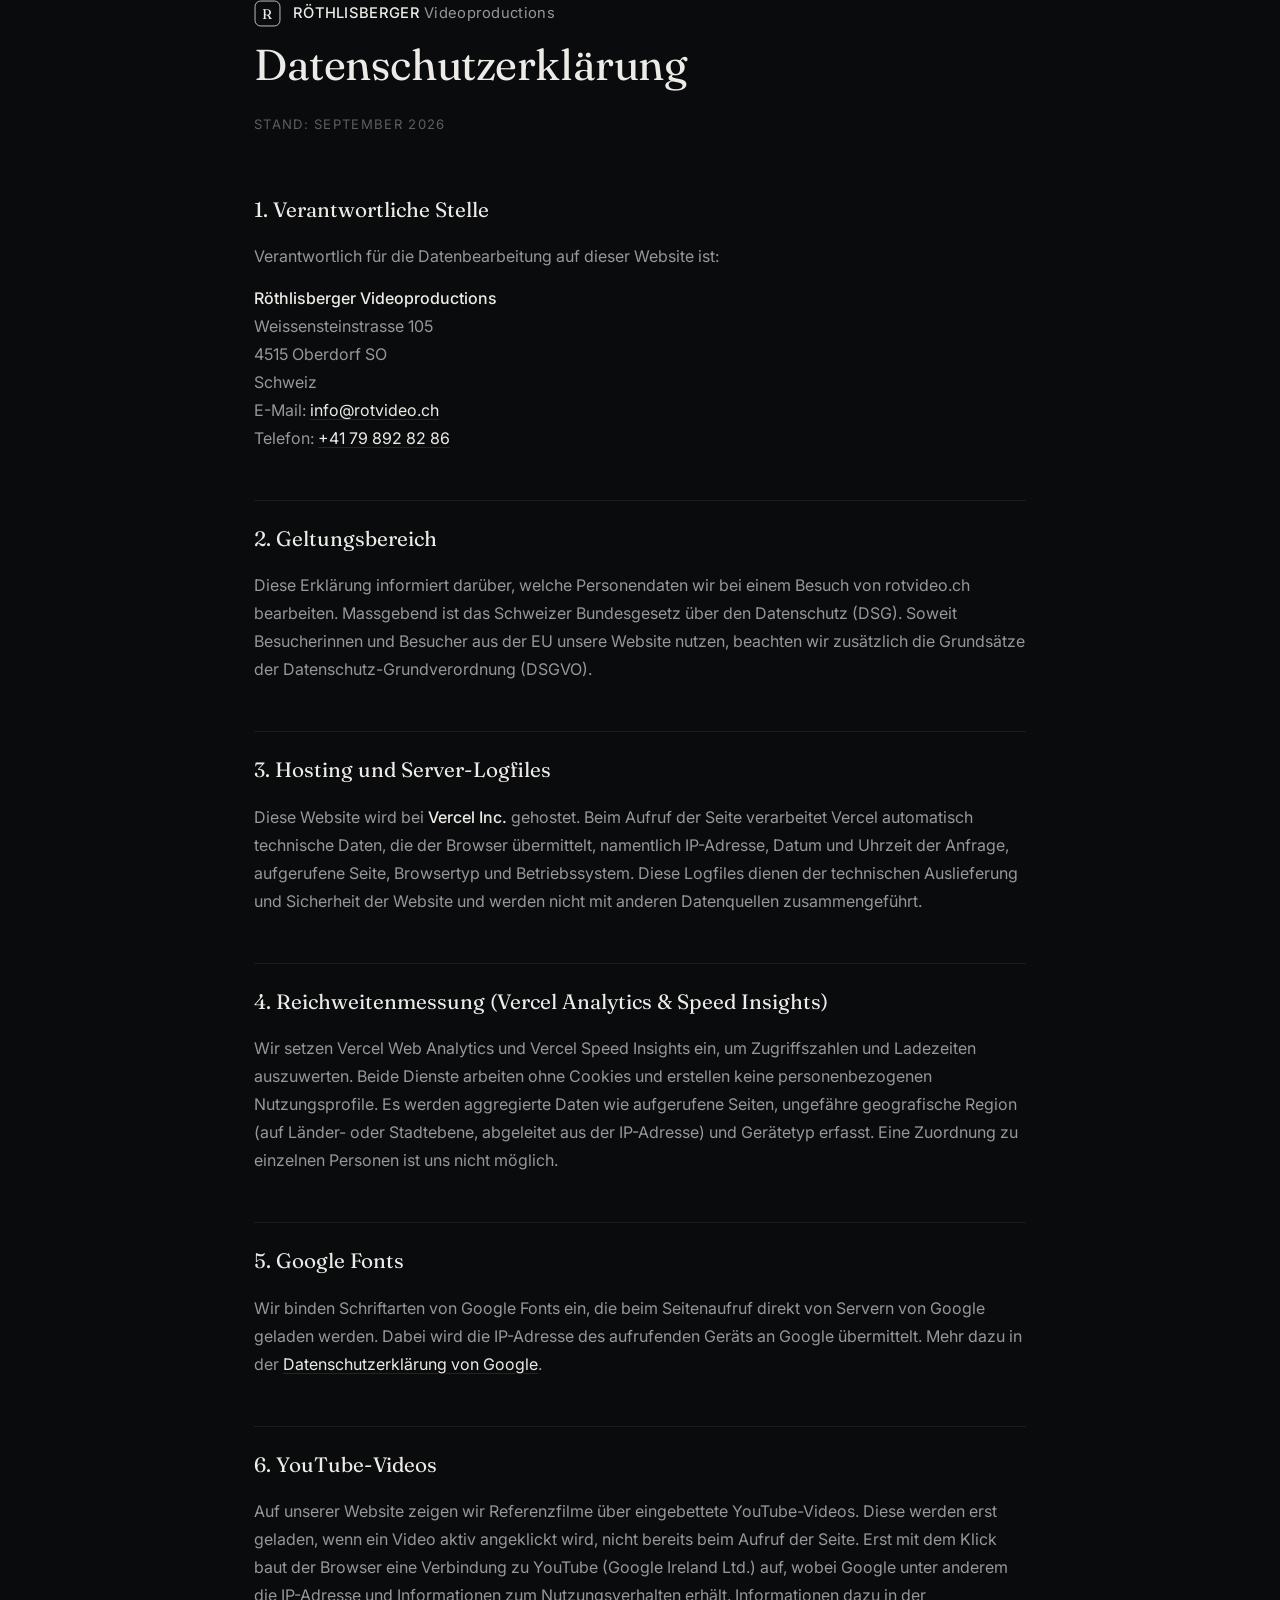
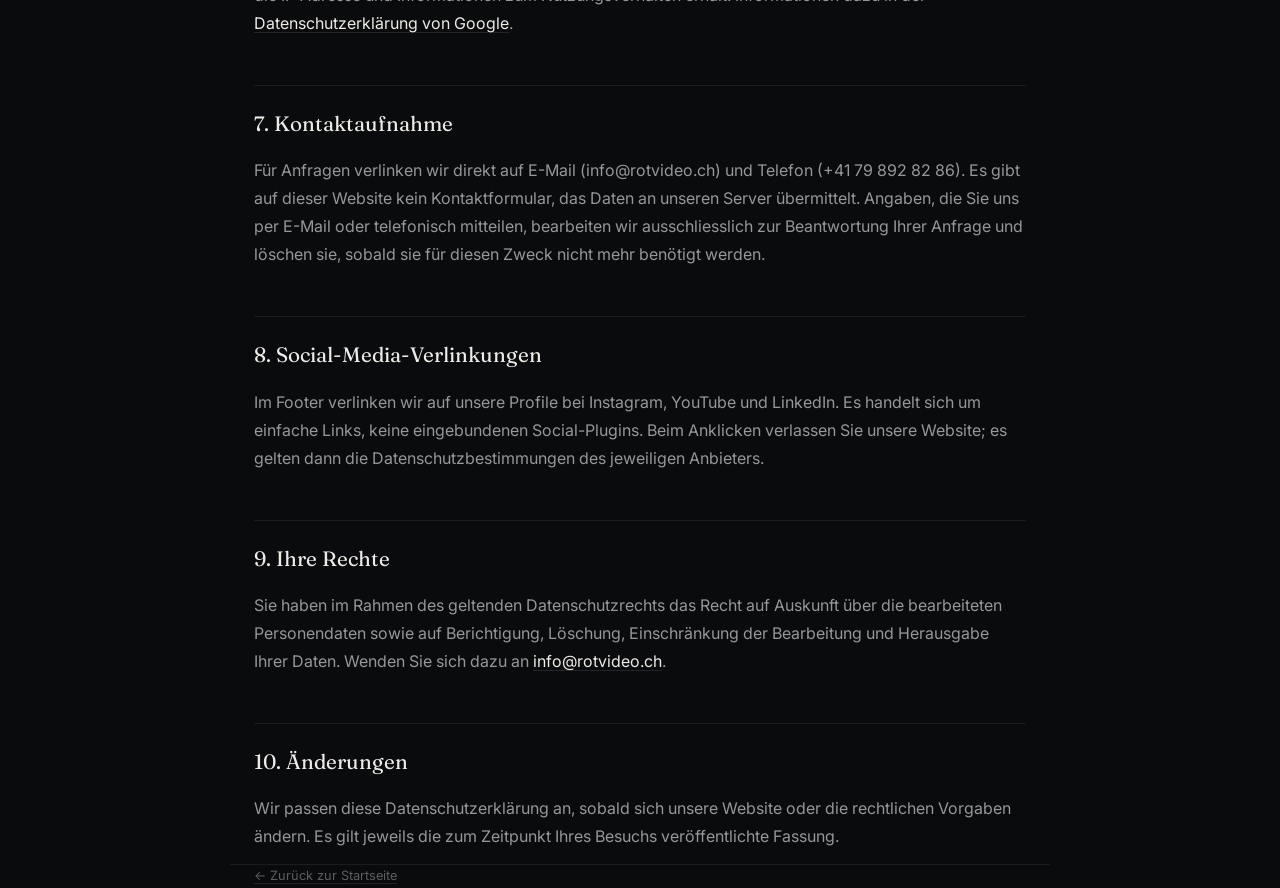
==== datenschutz.html @ 4870e88a "Add files via upload" ====
<!DOCTYPE html>
<html lang="de-CH">
<head>
<meta charset="UTF-8">
<meta name="viewport" content="width=device-width, initial-scale=1.0">
<title>Datenschutzerklärung — Röthlisberger Videoproductions</title>
<meta name="robots" content="noindex">
<link rel="icon" type="image/png" sizes="192x192" href="/favicon.png">
<link rel="preconnect" href="https://fonts.googleapis.com">
<link rel="preconnect" href="https://fonts.gstatic.com" crossorigin>
<link href="https://fonts.googleapis.com/css2?family=Fraunces:ital,opsz,wght@0,9..144,300;0,9..144,400;0,9..144,500;1,9..144,300&family=Inter:wght@400;500&display=swap" rel="stylesheet">
<style>
  :root{
    --bg:#0a0b0c; --surface:#141517; --line:#222428; --line-soft:#1a1c1f;
    --ink:#ecebe8; --ink-dim:#969799; --ink-faint:#5c5e62;
    --max:820px; --ease:cubic-bezier(.22,.61,.36,1);
  }
  *{box-sizing:border-box;margin:0;padding:0}
  body{background:var(--bg);color:var(--ink);font-family:'Inter',system-ui,sans-serif;line-height:1.75;-webkit-font-smoothing:antialiased}
  a{color:var(--ink);text-decoration:underline;text-decoration-color:var(--line);text-underline-offset:3px}
  a:hover{text-decoration-color:var(--ink)}
  .wrap{max-width:var(--max);margin:0 auto;padding:0 24px}
  header{padding:34px 0 0}
  .brand{display:flex;align-items:center;gap:12px;font-size:.92rem;letter-spacing:.02em;text-decoration:none;width:fit-content}
  .brand svg{width:27px;height:27px;flex:none}
  .brand b{font-weight:500}
  .brand .sub{color:var(--ink-dim);font-weight:400}
  main{padding:70px 0 120px}
  h1{font-family:'Fraunces',serif;font-weight:400;font-size:clamp(2rem,5vw,2.7rem);letter-spacing:-.01em;margin-bottom:10px}
  .updated{font-size:.82rem;color:var(--ink-faint);margin-bottom:56px;text-transform:uppercase;letter-spacing:.1em}
  h2{font-family:'Fraunces',serif;font-weight:400;font-size:1.3rem;margin:48px 0 14px;padding-top:20px;border-top:1px solid var(--line-soft)}
  h2:first-of-type{border-top:none;padding-top:0;margin-top:0}
  p{margin-bottom:14px;color:var(--ink-dim)}
  strong{color:var(--ink);font-weight:500}
  ul{margin:0 0 14px 20px;color:var(--ink-dim)}
  li{margin-bottom:8px}
  footer{border-top:1px solid var(--line-soft);padding:32px 0;font-size:.8rem;color:var(--ink-faint)}
  footer a{color:var(--ink-faint)}
</style>
</head>
<body>
<header class="wrap">
  <a class="brand" href="/"><svg viewBox="0 0 44 44" aria-hidden="true"><rect x="1.7" y="1.7" width="40.6" height="40.6" rx="9" fill="none" stroke="currentColor" stroke-width="1.3"/><text x="22" y="23" text-anchor="middle" dominant-baseline="central" font-family="Fraunces, serif" font-size="23" fill="currentColor">R</text></svg><span><b>RÖTHLISBERGER</b> <span class="sub">Videoproductions</span></span></a>
</header>

<main class="wrap">
  <h1>Datenschutzerklärung</h1>
  <p class="updated">Stand: September 2026</p>

  <h2>1. Verantwortliche Stelle</h2>
  <p>Verantwortlich für die Datenbearbeitung auf dieser Website ist:</p>
  <p><strong>Röthlisberger Videoproductions</strong><br>
  Weissensteinstrasse 105<br>
  4515 Oberdorf SO<br>
  Schweiz<br>
  E-Mail: <a href="mailto:info@rotvideo.ch">info@rotvideo.ch</a><br>
  Telefon: <a href="tel:+41798928286">+41 79 892 82 86</a></p>

  <h2>2. Geltungsbereich</h2>
  <p>Diese Erklärung informiert darüber, welche Personendaten wir bei einem Besuch von rotvideo.ch bearbeiten. Massgebend ist das Schweizer Bundesgesetz über den Datenschutz (DSG). Soweit Besucherinnen und Besucher aus der EU unsere Website nutzen, beachten wir zusätzlich die Grundsätze der Datenschutz-Grundverordnung (DSGVO).</p>

  <h2>3. Hosting und Server-Logfiles</h2>
  <p>Diese Website wird bei <strong>Vercel Inc.</strong> gehostet. Beim Aufruf der Seite verarbeitet Vercel automatisch technische Daten, die der Browser übermittelt, namentlich IP-Adresse, Datum und Uhrzeit der Anfrage, aufgerufene Seite, Browsertyp und Betriebssystem. Diese Logfiles dienen der technischen Auslieferung und Sicherheit der Website und werden nicht mit anderen Datenquellen zusammengeführt.</p>

  <h2>4. Reichweitenmessung (Vercel Analytics &amp; Speed Insights)</h2>
  <p>Wir setzen Vercel Web Analytics und Vercel Speed Insights ein, um Zugriffszahlen und Ladezeiten auszuwerten. Beide Dienste arbeiten ohne Cookies und erstellen keine personenbezogenen Nutzungsprofile. Es werden aggregierte Daten wie aufgerufene Seiten, ungefähre geografische Region (auf Länder- oder Stadtebene, abgeleitet aus der IP-Adresse) und Gerätetyp erfasst. Eine Zuordnung zu einzelnen Personen ist uns nicht möglich.</p>

  <h2>5. Google Fonts</h2>
  <p>Wir binden Schriftarten von Google Fonts ein, die beim Seitenaufruf direkt von Servern von Google geladen werden. Dabei wird die IP-Adresse des aufrufenden Geräts an Google übermittelt. Mehr dazu in der <a href="https://policies.google.com/privacy" target="_blank" rel="noopener">Datenschutzerklärung von Google</a>.</p>

  <h2>6. YouTube-Videos</h2>
  <p>Auf unserer Website zeigen wir Referenzfilme über eingebettete YouTube-Videos. Diese werden erst geladen, wenn ein Video aktiv angeklickt wird, nicht bereits beim Aufruf der Seite. Erst mit dem Klick baut der Browser eine Verbindung zu YouTube (Google Ireland Ltd.) auf, wobei Google unter anderem die IP-Adresse und Informationen zum Nutzungsverhalten erhält. Informationen dazu in der <a href="https://policies.google.com/privacy" target="_blank" rel="noopener">Datenschutzerklärung von Google</a>.</p>

  <h2>7. Kontaktaufnahme</h2>
  <p>Für Anfragen verlinken wir direkt auf E-Mail (info@rotvideo.ch) und Telefon (+41 79 892 82 86). Es gibt auf dieser Website kein Kontaktformular, das Daten an unseren Server übermittelt. Angaben, die Sie uns per E-Mail oder telefonisch mitteilen, bearbeiten wir ausschliesslich zur Beantwortung Ihrer Anfrage und löschen sie, sobald sie für diesen Zweck nicht mehr benötigt werden.</p>

  <h2>8. Social-Media-Verlinkungen</h2>
  <p>Im Footer verlinken wir auf unsere Profile bei Instagram, YouTube und LinkedIn. Es handelt sich um einfache Links, keine eingebundenen Social-Plugins. Beim Anklicken verlassen Sie unsere Website; es gelten dann die Datenschutzbestimmungen des jeweiligen Anbieters.</p>

  <h2>9. Ihre Rechte</h2>
  <p>Sie haben im Rahmen des geltenden Datenschutzrechts das Recht auf Auskunft über die bearbeiteten Personendaten sowie auf Berichtigung, Löschung, Einschränkung der Bearbeitung und Herausgabe Ihrer Daten. Wenden Sie sich dazu an <a href="mailto:info@rotvideo.ch">info@rotvideo.ch</a>.</p>

  <h2>10. Änderungen</h2>
  <p>Wir passen diese Datenschutzerklärung an, sobald sich unsere Website oder die rechtlichen Vorgaben ändern. Es gilt jeweils die zum Zeitpunkt Ihres Besuchs veröffentlichte Fassung.</p>
</main>

<footer class="wrap">
  <a href="/">← Zurück zur Startseite</a>
</footer>
</body>
</html>
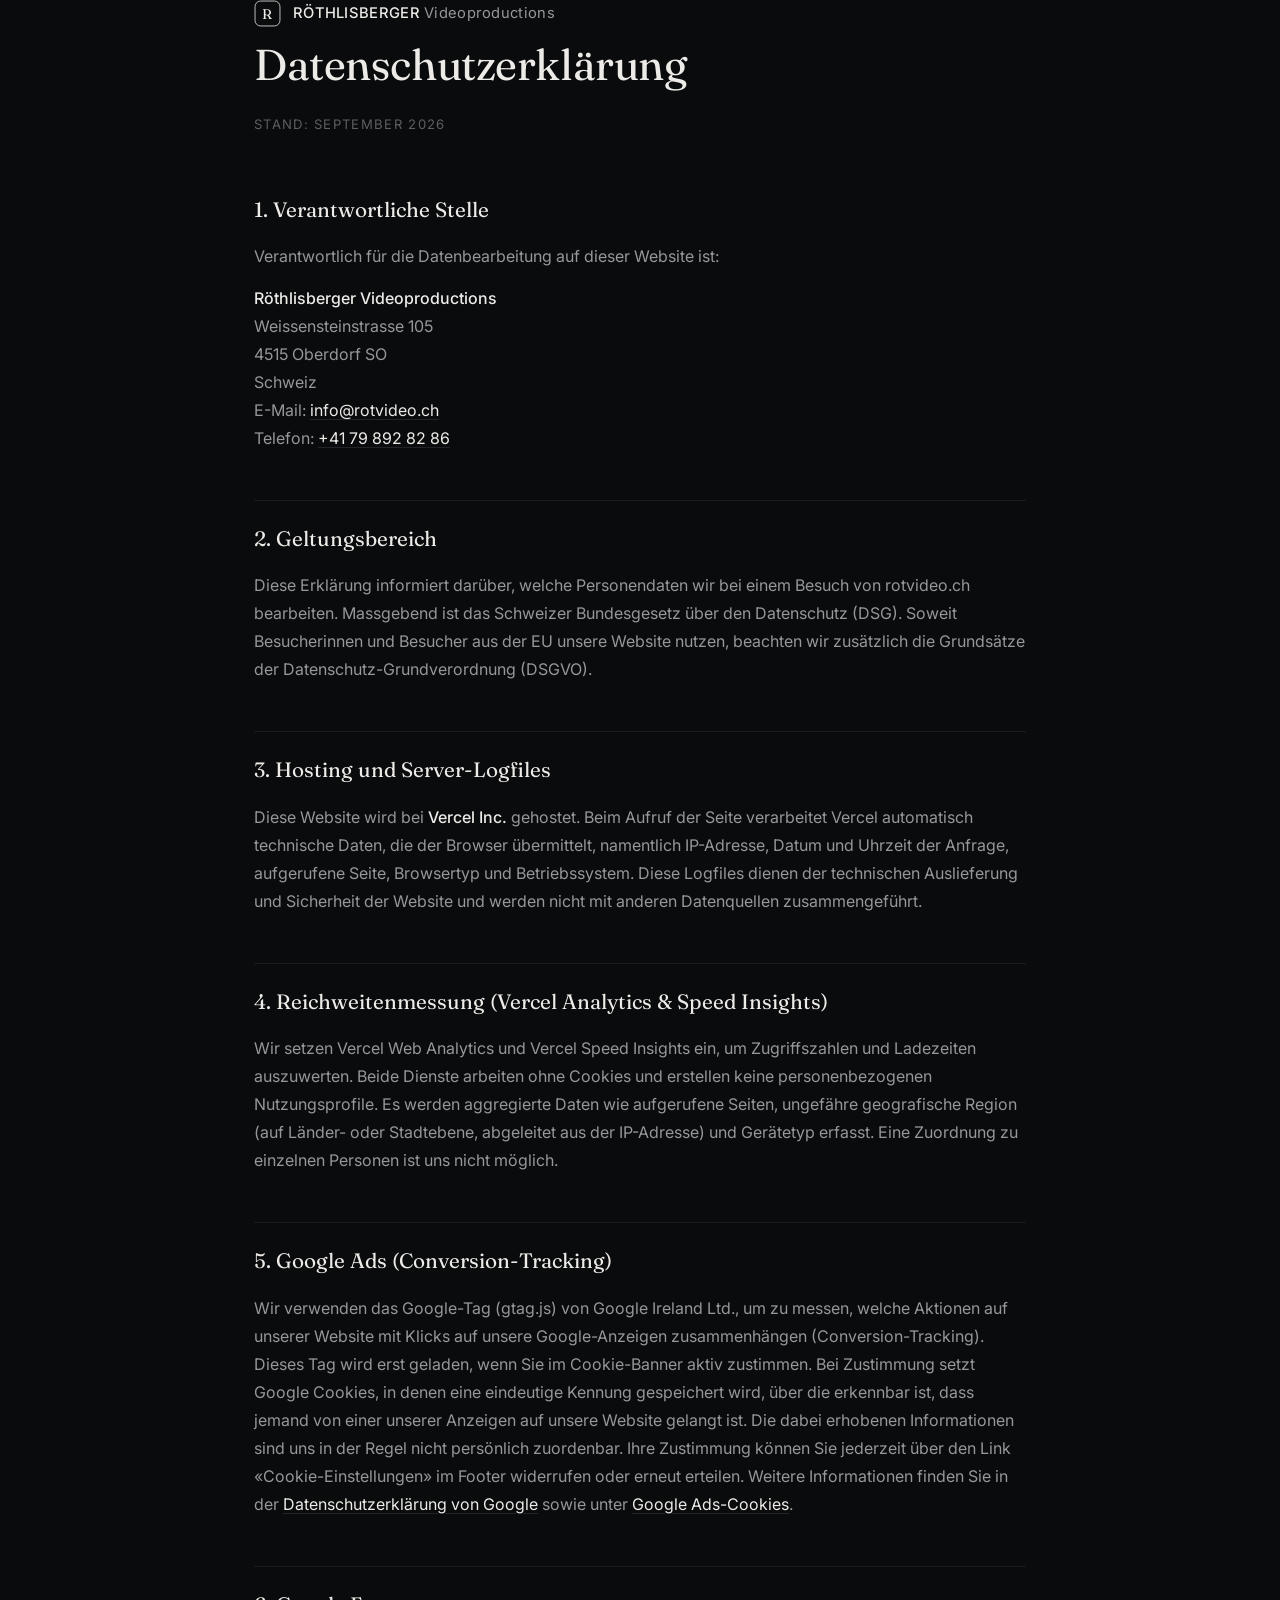
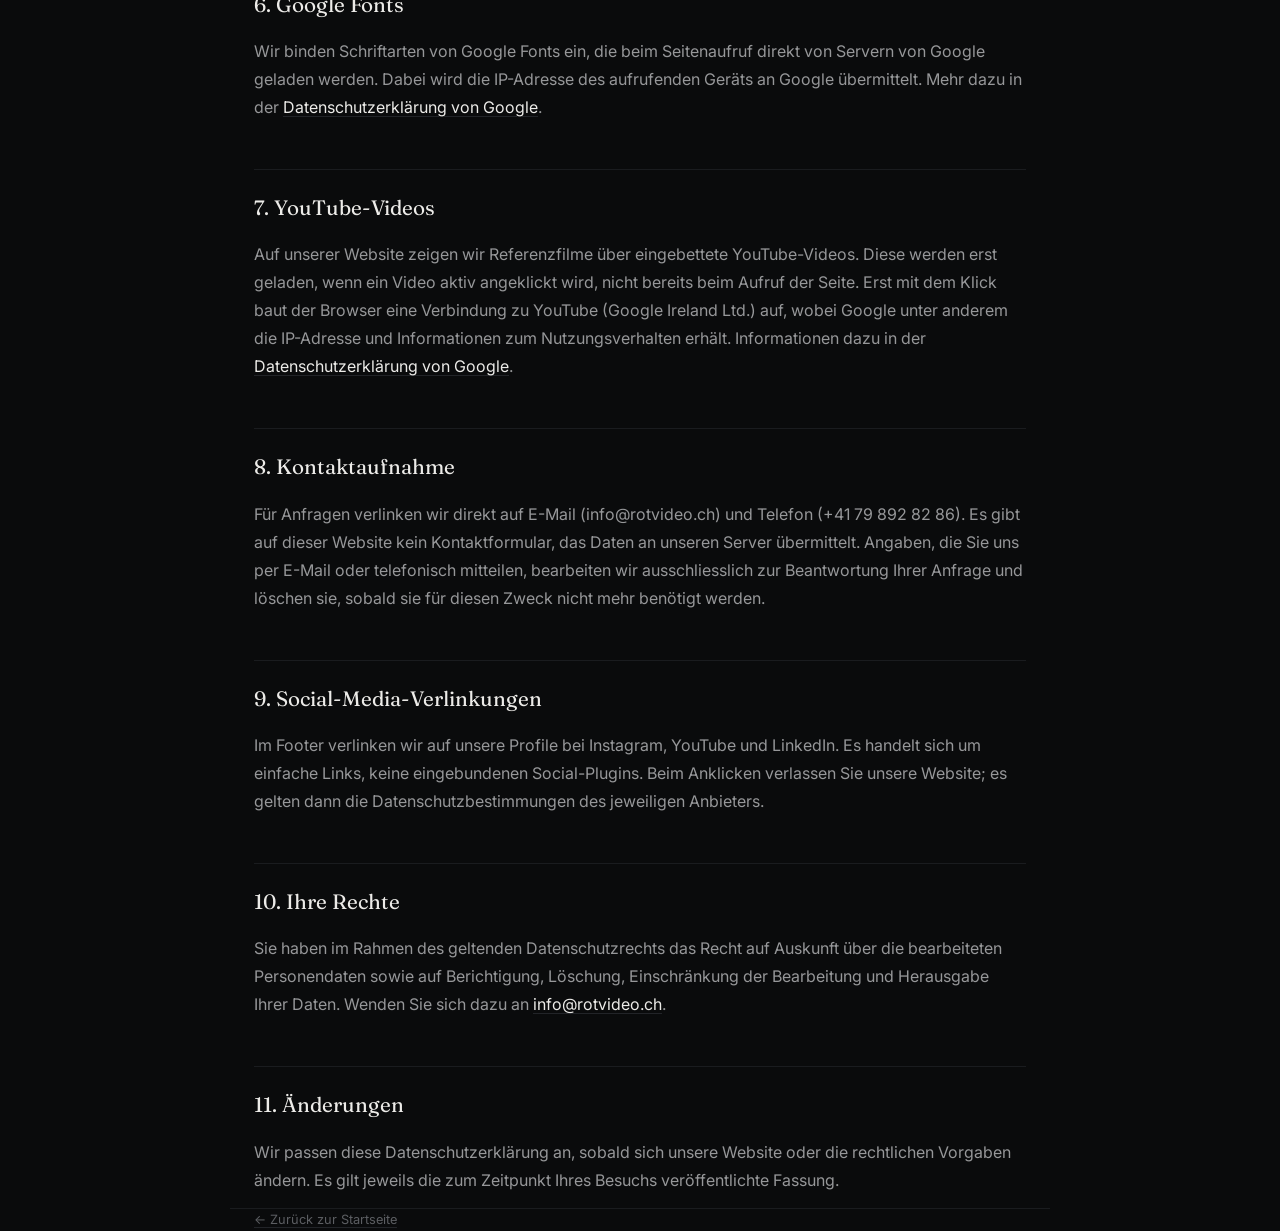
==== commit 7608605f: "Add files via upload" ====
--- a/datenschutz.html
+++ b/datenschutz.html
@@ -65,22 +65,25 @@
   <h2>4. Reichweitenmessung (Vercel Analytics &amp; Speed Insights)</h2>
   <p>Wir setzen Vercel Web Analytics und Vercel Speed Insights ein, um Zugriffszahlen und Ladezeiten auszuwerten. Beide Dienste arbeiten ohne Cookies und erstellen keine personenbezogenen Nutzungsprofile. Es werden aggregierte Daten wie aufgerufene Seiten, ungefähre geografische Region (auf Länder- oder Stadtebene, abgeleitet aus der IP-Adresse) und Gerätetyp erfasst. Eine Zuordnung zu einzelnen Personen ist uns nicht möglich.</p>
 
-  <h2>5. Google Fonts</h2>
+  <h2>5. Google Ads (Conversion-Tracking)</h2>
+  <p>Wir verwenden das Google-Tag (gtag.js) von Google Ireland Ltd., um zu messen, welche Aktionen auf unserer Website mit Klicks auf unsere Google-Anzeigen zusammenhängen (Conversion-Tracking). Dieses Tag wird erst geladen, wenn Sie im Cookie-Banner aktiv zustimmen. Bei Zustimmung setzt Google Cookies, in denen eine eindeutige Kennung gespeichert wird, über die erkennbar ist, dass jemand von einer unserer Anzeigen auf unsere Website gelangt ist. Die dabei erhobenen Informationen sind uns in der Regel nicht persönlich zuordenbar. Ihre Zustimmung können Sie jederzeit über den Link «Cookie-Einstellungen» im Footer widerrufen oder erneut erteilen. Weitere Informationen finden Sie in der <a href="https://policies.google.com/privacy" target="_blank" rel="noopener">Datenschutzerklärung von Google</a> sowie unter <a href="https://policies.google.com/technologies/ads" target="_blank" rel="noopener">Google Ads-Cookies</a>.</p>
+
+  <h2>6. Google Fonts</h2>
   <p>Wir binden Schriftarten von Google Fonts ein, die beim Seitenaufruf direkt von Servern von Google geladen werden. Dabei wird die IP-Adresse des aufrufenden Geräts an Google übermittelt. Mehr dazu in der <a href="https://policies.google.com/privacy" target="_blank" rel="noopener">Datenschutzerklärung von Google</a>.</p>
 
-  <h2>6. YouTube-Videos</h2>
+  <h2>7. YouTube-Videos</h2>
   <p>Auf unserer Website zeigen wir Referenzfilme über eingebettete YouTube-Videos. Diese werden erst geladen, wenn ein Video aktiv angeklickt wird, nicht bereits beim Aufruf der Seite. Erst mit dem Klick baut der Browser eine Verbindung zu YouTube (Google Ireland Ltd.) auf, wobei Google unter anderem die IP-Adresse und Informationen zum Nutzungsverhalten erhält. Informationen dazu in der <a href="https://policies.google.com/privacy" target="_blank" rel="noopener">Datenschutzerklärung von Google</a>.</p>
 
-  <h2>7. Kontaktaufnahme</h2>
+  <h2>8. Kontaktaufnahme</h2>
   <p>Für Anfragen verlinken wir direkt auf E-Mail (info@rotvideo.ch) und Telefon (+41 79 892 82 86). Es gibt auf dieser Website kein Kontaktformular, das Daten an unseren Server übermittelt. Angaben, die Sie uns per E-Mail oder telefonisch mitteilen, bearbeiten wir ausschliesslich zur Beantwortung Ihrer Anfrage und löschen sie, sobald sie für diesen Zweck nicht mehr benötigt werden.</p>
 
-  <h2>8. Social-Media-Verlinkungen</h2>
+  <h2>9. Social-Media-Verlinkungen</h2>
   <p>Im Footer verlinken wir auf unsere Profile bei Instagram, YouTube und LinkedIn. Es handelt sich um einfache Links, keine eingebundenen Social-Plugins. Beim Anklicken verlassen Sie unsere Website; es gelten dann die Datenschutzbestimmungen des jeweiligen Anbieters.</p>
 
-  <h2>9. Ihre Rechte</h2>
+  <h2>10. Ihre Rechte</h2>
   <p>Sie haben im Rahmen des geltenden Datenschutzrechts das Recht auf Auskunft über die bearbeiteten Personendaten sowie auf Berichtigung, Löschung, Einschränkung der Bearbeitung und Herausgabe Ihrer Daten. Wenden Sie sich dazu an <a href="mailto:info@rotvideo.ch">info@rotvideo.ch</a>.</p>
 
-  <h2>10. Änderungen</h2>
+  <h2>11. Änderungen</h2>
   <p>Wir passen diese Datenschutzerklärung an, sobald sich unsere Website oder die rechtlichen Vorgaben ändern. Es gilt jeweils die zum Zeitpunkt Ihres Besuchs veröffentlichte Fassung.</p>
 </main>
 
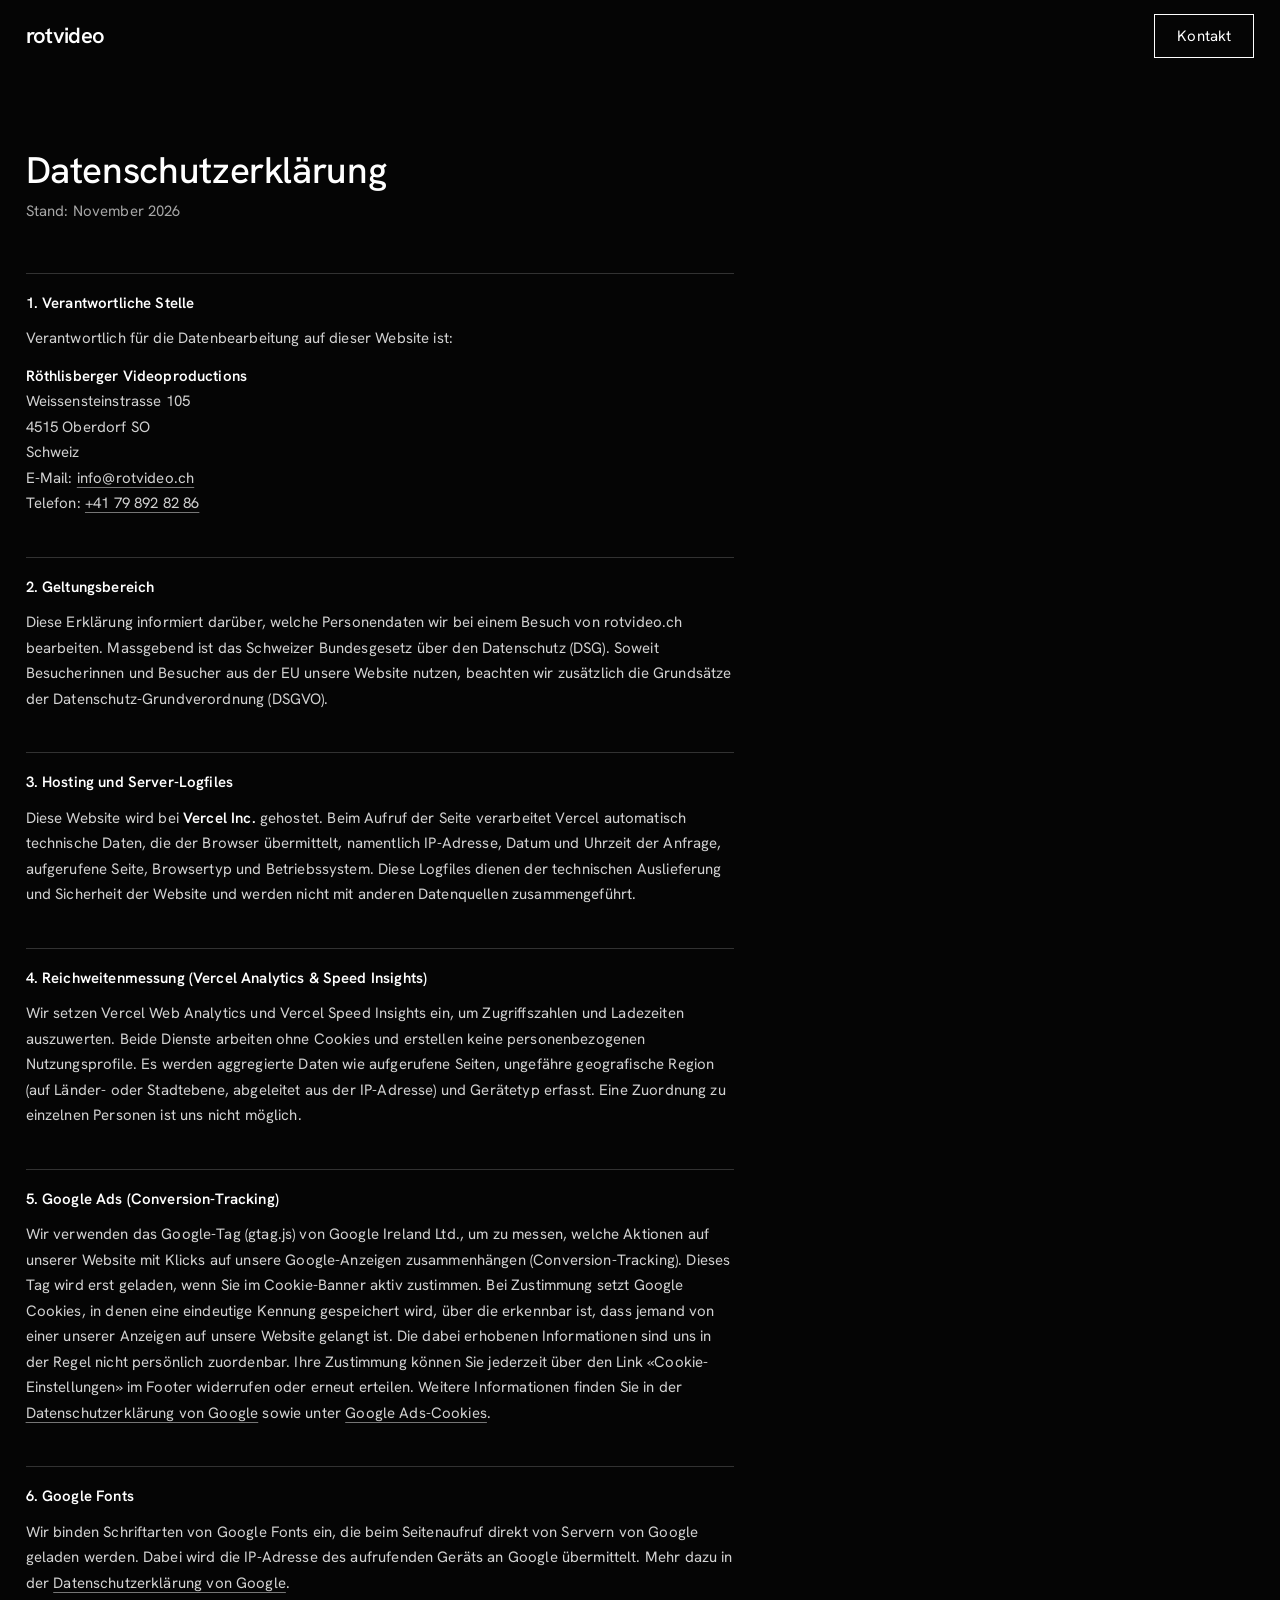
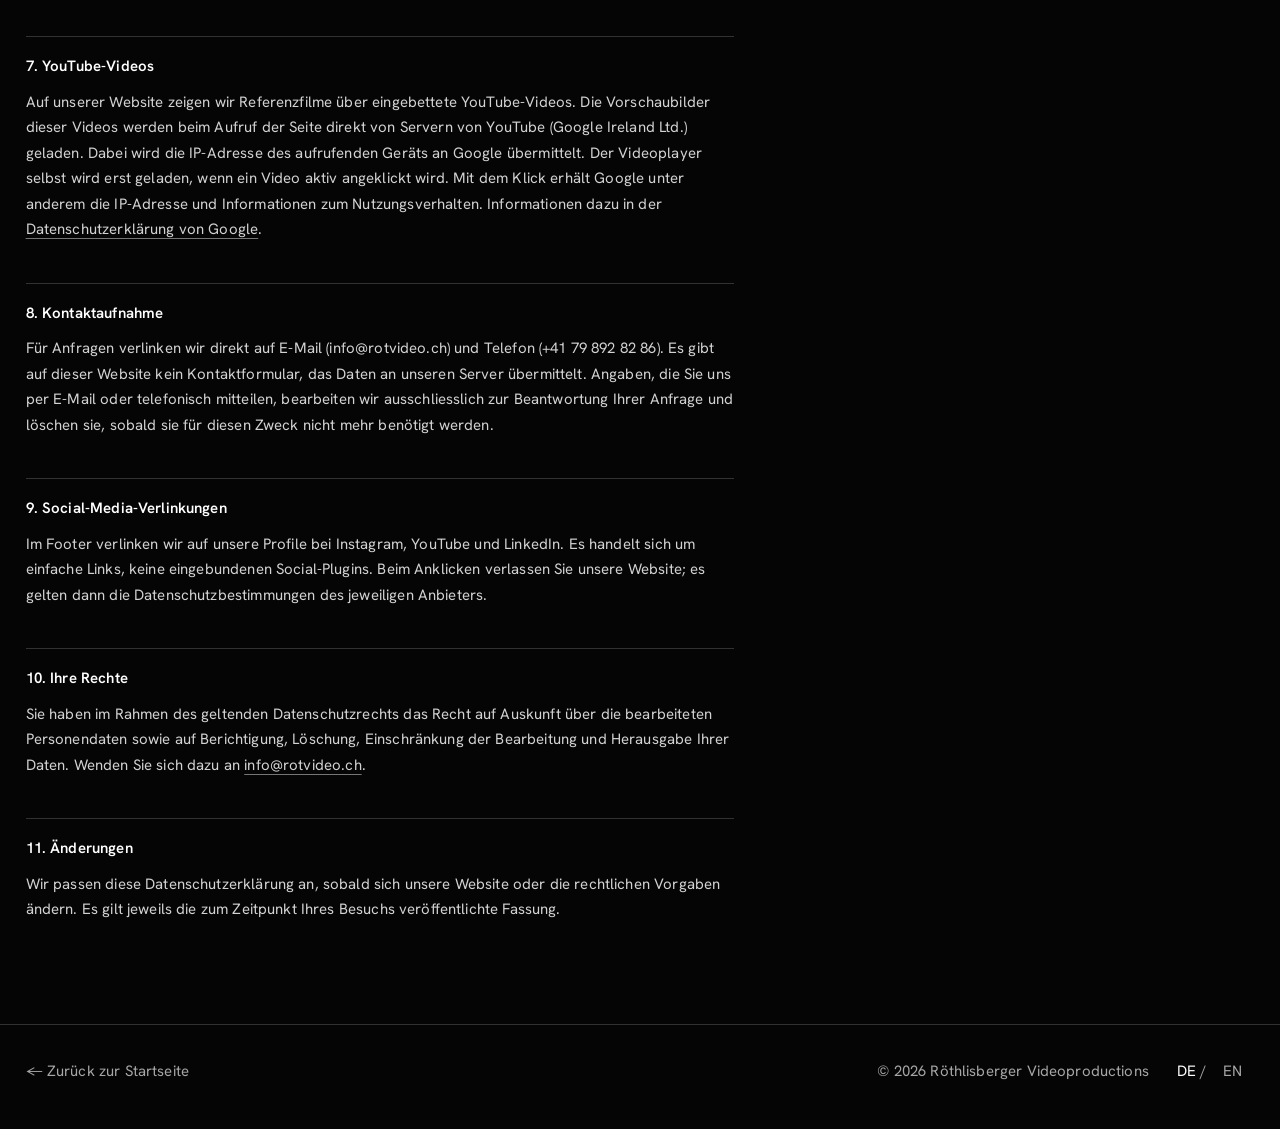
==== commit 84a81719: "Add files via upload" ====
--- a/datenschutz.html
+++ b/datenschutz.html
@@ -8,44 +8,18 @@
 <link rel="icon" type="image/png" sizes="192x192" href="/favicon.png">
 <link rel="preconnect" href="https://fonts.googleapis.com">
 <link rel="preconnect" href="https://fonts.gstatic.com" crossorigin>
-<link href="https://fonts.googleapis.com/css2?family=Fraunces:ital,opsz,wght@0,9..144,300;0,9..144,400;0,9..144,500;1,9..144,300&family=Inter:wght@400;500&display=swap" rel="stylesheet">
-<style>
-  :root{
-    --bg:#0a0b0c; --surface:#141517; --line:#222428; --line-soft:#1a1c1f;
-    --ink:#ecebe8; --ink-dim:#969799; --ink-faint:#5c5e62;
-    --max:820px; --ease:cubic-bezier(.22,.61,.36,1);
-  }
-  *{box-sizing:border-box;margin:0;padding:0}
-  body{background:var(--bg);color:var(--ink);font-family:'Inter',system-ui,sans-serif;line-height:1.75;-webkit-font-smoothing:antialiased}
-  a{color:var(--ink);text-decoration:underline;text-decoration-color:var(--line);text-underline-offset:3px}
-  a:hover{text-decoration-color:var(--ink)}
-  .wrap{max-width:var(--max);margin:0 auto;padding:0 24px}
-  header{padding:34px 0 0}
-  .brand{display:flex;align-items:center;gap:12px;font-size:.92rem;letter-spacing:.02em;text-decoration:none;width:fit-content}
-  .brand svg{width:27px;height:27px;flex:none}
-  .brand b{font-weight:500}
-  .brand .sub{color:var(--ink-dim);font-weight:400}
-  main{padding:70px 0 120px}
-  h1{font-family:'Fraunces',serif;font-weight:400;font-size:clamp(2rem,5vw,2.7rem);letter-spacing:-.01em;margin-bottom:10px}
-  .updated{font-size:.82rem;color:var(--ink-faint);margin-bottom:56px;text-transform:uppercase;letter-spacing:.1em}
-  h2{font-family:'Fraunces',serif;font-weight:400;font-size:1.3rem;margin:48px 0 14px;padding-top:20px;border-top:1px solid var(--line-soft)}
-  h2:first-of-type{border-top:none;padding-top:0;margin-top:0}
-  p{margin-bottom:14px;color:var(--ink-dim)}
-  strong{color:var(--ink);font-weight:500}
-  ul{margin:0 0 14px 20px;color:var(--ink-dim)}
-  li{margin-bottom:8px}
-  footer{border-top:1px solid var(--line-soft);padding:32px 0;font-size:.8rem;color:var(--ink-faint)}
-  footer a{color:var(--ink-faint)}
-</style>
+<link href="https://fonts.googleapis.com/css2?family=Hanken+Grotesk:wght@400;500;600&display=swap" rel="stylesheet">
+<link rel="stylesheet" href="/site.css">
 </head>
 <body>
-<header class="wrap">
-  <a class="brand" href="/"><svg viewBox="0 0 44 44" aria-hidden="true"><rect x="1.7" y="1.7" width="40.6" height="40.6" rx="9" fill="none" stroke="currentColor" stroke-width="1.3"/><text x="22" y="23" text-anchor="middle" dominant-baseline="central" font-family="Fraunces, serif" font-size="23" fill="currentColor">R</text></svg><span><b>RÖTHLISBERGER</b> <span class="sub">Videoproductions</span></span></a>
+<header class="top legal-top">
+  <a class="logo" href="/" aria-label="rotvideo – Röthlisberger Videoproductions, zur Startseite">rotvideo</a>
+  <a class="btn-line" href="/#kontakt">Kontakt</a>
 </header>
 
-<main class="wrap">
+<main class="legal">
   <h1>Datenschutzerklärung</h1>
-  <p class="updated">Stand: September 2026</p>
+  <p class="updated">Stand: November 2026</p>
 
   <h2>1. Verantwortliche Stelle</h2>
   <p>Verantwortlich für die Datenbearbeitung auf dieser Website ist:</p>
@@ -72,7 +46,7 @@
   <p>Wir binden Schriftarten von Google Fonts ein, die beim Seitenaufruf direkt von Servern von Google geladen werden. Dabei wird die IP-Adresse des aufrufenden Geräts an Google übermittelt. Mehr dazu in der <a href="https://policies.google.com/privacy" target="_blank" rel="noopener">Datenschutzerklärung von Google</a>.</p>
 
   <h2>7. YouTube-Videos</h2>
-  <p>Auf unserer Website zeigen wir Referenzfilme über eingebettete YouTube-Videos. Diese werden erst geladen, wenn ein Video aktiv angeklickt wird, nicht bereits beim Aufruf der Seite. Erst mit dem Klick baut der Browser eine Verbindung zu YouTube (Google Ireland Ltd.) auf, wobei Google unter anderem die IP-Adresse und Informationen zum Nutzungsverhalten erhält. Informationen dazu in der <a href="https://policies.google.com/privacy" target="_blank" rel="noopener">Datenschutzerklärung von Google</a>.</p>
+  <p>Auf unserer Website zeigen wir Referenzfilme über eingebettete YouTube-Videos. Die Vorschaubilder dieser Videos werden beim Aufruf der Seite direkt von Servern von YouTube (Google Ireland Ltd.) geladen. Dabei wird die IP-Adresse des aufrufenden Geräts an Google übermittelt. Der Videoplayer selbst wird erst geladen, wenn ein Video aktiv angeklickt wird. Mit dem Klick erhält Google unter anderem die IP-Adresse und Informationen zum Nutzungsverhalten. Informationen dazu in der <a href="https://policies.google.com/privacy" target="_blank" rel="noopener">Datenschutzerklärung von Google</a>.</p>
 
   <h2>8. Kontaktaufnahme</h2>
   <p>Für Anfragen verlinken wir direkt auf E-Mail (info@rotvideo.ch) und Telefon (+41 79 892 82 86). Es gibt auf dieser Website kein Kontaktformular, das Daten an unseren Server übermittelt. Angaben, die Sie uns per E-Mail oder telefonisch mitteilen, bearbeiten wir ausschliesslich zur Beantwortung Ihrer Anfrage und löschen sie, sobald sie für diesen Zweck nicht mehr benötigt werden.</p>
@@ -87,8 +61,12 @@
   <p>Wir passen diese Datenschutzerklärung an, sobald sich unsere Website oder die rechtlichen Vorgaben ändern. Es gilt jeweils die zum Zeitpunkt Ihres Besuchs veröffentlichte Fassung.</p>
 </main>
 
-<footer class="wrap">
+<footer class="foot">
   <a href="/">← Zurück zur Startseite</a>
+  <div class="foot-group">
+    <span>© 2026 Röthlisberger Videoproductions</span>
+    <span class="lang"><span class="on" aria-current="true">DE</span><span aria-hidden="true">/</span><a href="/en/privacy.html" lang="en" hreflang="en" aria-label="English version">EN</a></span>
+  </div>
 </footer>
 </body>
 </html>
--- a/site.css
+++ b/site.css
@@ -0,0 +1,203 @@
+/* rotvideo.ch — gemeinsames Stylesheet für alle Seiten */
+:root{
+  --bg:#050505;
+  --ink:#ffffff;
+  --dim:#a6a6a6;
+  --soft:#d2d2d2;
+  --line:rgba(255,255,255,.18);
+  --pad:clamp(16px,2vw,28px);
+  --gap:clamp(64px,7vw,104px);
+  --display:clamp(26px,2.9vw,40px);
+  --ease:cubic-bezier(.22,.61,.36,1);
+}
+*{box-sizing:border-box;margin:0;padding:0}
+html{scroll-behavior:smooth}
+body{
+  background:var(--bg);color:var(--ink);
+  font-family:'Hanken Grotesk','Helvetica Neue',Arial,sans-serif;
+  font-size:15px;line-height:1.5;letter-spacing:.01em;
+  -webkit-font-smoothing:antialiased;overflow-x:hidden;
+}
+a{color:inherit;text-decoration:none}
+img,video{display:block;max-width:100%}
+button{font:inherit;color:inherit;background:none;border:none;cursor:pointer;letter-spacing:inherit}
+:focus-visible{outline:1px solid var(--ink);outline-offset:3px}
+.dim{color:var(--dim)}
+.display{font-size:var(--display);font-weight:500;line-height:1.14;letter-spacing:-.01em}
+
+/* ---------- Kopfzeile: nur Logo und Kontakt ---------- */
+.top{
+  position:fixed;top:0;left:0;right:0;z-index:100;
+  display:flex;align-items:center;justify-content:space-between;gap:24px;
+  padding:14px var(--pad);
+  transition:background .4s var(--ease),padding .4s var(--ease);
+}
+.top.scrolled{
+  background:rgba(5,5,5,.84);
+  -webkit-backdrop-filter:blur(14px) saturate(120%);backdrop-filter:blur(14px) saturate(120%);
+  padding-top:8px;padding-bottom:8px;
+}
+.logo{display:flex;align-items:center;min-height:44px;font-size:22px;font-weight:600;line-height:1;letter-spacing:-.03em}
+.btn-line{
+  display:inline-flex;align-items:center;min-height:44px;padding:0 22px;
+  border:1px solid var(--ink);transition:background .25s var(--ease),color .25s var(--ease);
+}
+.btn-line:hover{background:var(--ink);color:var(--bg)}
+
+/* ---------- Hero ---------- */
+.hero{
+  position:relative;height:100vh;height:100svh;min-height:520px;
+  display:flex;align-items:flex-end;background:#000;overflow:hidden;
+}
+.hero video{position:absolute;top:0;left:0;width:100%;height:100%;object-fit:cover}
+.hero::after{
+  content:"";position:absolute;top:0;left:0;width:100%;height:100%;pointer-events:none;
+  background:linear-gradient(180deg,rgba(0,0,0,.66) 0%,rgba(0,0,0,0) 24%,rgba(0,0,0,0) 52%,rgba(0,0,0,.8) 100%);
+}
+.hero-reel{
+  position:relative;z-index:1;display:inline-flex;align-items:center;gap:10px;min-height:44px;
+  margin:clamp(20px,2.4vw,32px) var(--pad);
+}
+.hero-reel:hover{opacity:.8}
+
+/* ---------- Zeilen und Abschnittsköpfe ---------- */
+.row{
+  display:flex;flex-wrap:wrap;align-items:baseline;justify-content:space-between;
+  gap:4px 40px;padding:18px var(--pad);
+}
+.row--under{border-bottom:1px solid var(--line)}
+.row--over{border-top:1px solid var(--line)}
+.head{display:flex;flex-wrap:wrap;align-items:baseline;gap:0 16px;padding:18px var(--pad)}
+.head--over{border-top:1px solid var(--line)}
+.head h2,.row h2{font-size:15px;font-weight:600}
+.sec{margin-top:var(--gap)}
+
+/* ---------- Filmwand ---------- */
+.wall{display:grid;grid-template-columns:repeat(auto-fit,minmax(min(560px,100%),1fr));gap:0 2px}
+.film{display:flex;flex-direction:column}
+.film--wide{grid-column:1 / -1}
+.film-img{display:block;overflow:hidden;background:#101010;aspect-ratio:16 / 9}
+.film--wide .film-img{aspect-ratio:21 / 9;min-height:240px}
+.film-img img{width:100%;height:100%;object-fit:cover;transition:transform .9s var(--ease)}
+.film:hover .film-img img,.film:focus-visible .film-img img{transform:scale(1.025)}
+.film-cap{display:flex;flex-wrap:wrap;justify-content:space-between;gap:0 20px;padding:12px var(--pad) 26px}
+.film-cap svg{display:inline-block;margin-right:8px;vertical-align:-1px;opacity:.75}
+
+/* ---------- Leistungen und Prozess ---------- */
+.statement{margin:0 var(--pad);padding:28px 0 32px;border-top:1px solid var(--line)}
+.statement p{max-width:36ch}
+.steps{list-style:none;display:flex;flex-wrap:wrap;gap:4px 28px}
+
+/* ---------- Über uns ---------- */
+.about{display:flex;flex-wrap:wrap;align-items:flex-end;gap:28px 56px;padding:0 var(--pad)}
+.about figure{flex:1 1 360px;max-width:520px;display:flex;flex-direction:column;gap:12px}
+.about figure img{width:100%;height:auto;aspect-ratio:828 / 750;object-fit:cover}
+.about figcaption{display:flex;flex-wrap:wrap;gap:0 12px;color:var(--dim)}
+.about figcaption span:first-child{color:var(--ink)}
+.about-text{flex:1 1 380px;display:flex;flex-direction:column;gap:22px;padding-bottom:36px}
+.about-text .display{max-width:18ch}
+.about-text .body{max-width:54ch;color:var(--soft)}
+.stats{display:flex;flex-wrap:wrap;gap:16px 56px;padding-top:20px;border-top:1px solid var(--line)}
+.stats div{display:flex;flex-direction:column-reverse}
+.stats dt{color:var(--dim)}
+.stats dd{font-size:var(--display);font-weight:500;line-height:1.12}
+
+/* ---------- Kontakt ---------- */
+.contact{
+  display:flex;flex-wrap:wrap;align-items:flex-end;justify-content:space-between;gap:28px 56px;
+  margin-top:var(--gap);padding:clamp(56px,7vw,104px) var(--pad);border-top:1px solid var(--line);
+}
+.contact-text{flex:1 1 420px;display:flex;flex-direction:column;gap:14px}
+.contact-text h2{max-width:20ch}
+.contact-links{display:flex;flex-direction:column;align-items:flex-start;gap:4px}
+.btn-solid{
+  display:inline-flex;align-items:center;min-height:52px;padding:0 28px;margin-bottom:8px;
+  background:var(--ink);color:var(--bg);font-weight:600;transition:opacity .25s var(--ease);
+}
+.btn-solid:hover{opacity:.85}
+.link{
+  display:inline-flex;align-items:center;min-height:44px;
+  text-decoration:underline;text-underline-offset:5px;text-decoration-color:rgba(255,255,255,.45);
+  transition:text-decoration-color .25s;
+}
+.link:hover{text-decoration-color:var(--ink)}
+
+/* ---------- Fusszeile ---------- */
+.foot{
+  display:flex;flex-wrap:wrap;align-items:flex-start;justify-content:space-between;gap:16px 48px;
+  padding:24px var(--pad) 36px;border-top:1px solid var(--line);color:var(--dim);
+}
+.foot a,.foot button{display:inline-flex;align-items:center;min-height:44px;color:var(--dim);transition:color .25s}
+.foot a:hover,.foot button:hover{color:var(--ink)}
+.foot-group{display:flex;flex-wrap:wrap;align-items:center;gap:0 28px}
+.lang{display:inline-flex;align-items:center;gap:4px}
+.lang .on{color:var(--ink)}
+.lang a{justify-content:center;min-width:44px}
+
+/* ---------- Einblenden beim Scrollen ---------- */
+.js .reveal{opacity:0;transform:translateY(18px);transition:opacity .8s var(--ease),transform .8s var(--ease)}
+.js .reveal.in{opacity:1;transform:none}
+
+/* ---------- Video-Popup ---------- */
+.vmodal{
+  position:fixed;top:0;left:0;width:100%;height:100%;z-index:10000;
+  display:flex;align-items:center;justify-content:center;padding:24px;
+  opacity:0;visibility:hidden;transition:opacity .35s var(--ease),visibility .35s var(--ease);
+}
+.vmodal.open{opacity:1;visibility:visible}
+.vmodal-backdrop{position:absolute;top:0;left:0;width:100%;height:100%;background:rgba(0,0,0,.92)}
+.vmodal-inner{position:relative;width:min(1080px,94vw);max-height:90vh;transform:translateY(14px);transition:transform .4s var(--ease)}
+.vmodal.open .vmodal-inner{transform:none}
+.vmodal-bar{display:flex;align-items:center;justify-content:space-between;gap:16px;margin-bottom:12px}
+.vmodal-title{color:var(--soft)}
+.vmodal-close{width:44px;height:44px;flex:none;border:1px solid var(--ink);transition:background .25s,color .25s}
+.vmodal-close:hover{background:var(--ink);color:var(--bg)}
+.vmodal-frame{position:relative;aspect-ratio:16 / 9;width:100%;background:#000;overflow:hidden}
+.vmodal-frame iframe{position:absolute;top:0;left:0;width:100%;height:100%;border:0}
+.vmodal-msg{position:absolute;top:0;left:0;width:100%;height:100%;display:flex;align-items:center;justify-content:center;color:var(--dim)}
+.vmodal-tabs{display:none;flex-wrap:wrap;gap:8px;margin-bottom:12px}
+.vmodal-tabs.show{display:flex}
+.vmodal-tab{min-height:44px;padding:0 18px;border:1px solid var(--line);color:var(--soft);transition:background .25s,color .25s,border-color .25s}
+.vmodal-tab:hover{border-color:var(--ink);color:var(--ink)}
+.vmodal-tab.active{background:var(--ink);color:var(--bg);border-color:var(--ink)}
+
+/* ---------- Cookie-Banner ---------- */
+.cookie-banner{
+  position:fixed;left:0;right:0;bottom:0;z-index:200;
+  background:rgba(5,5,5,.94);-webkit-backdrop-filter:blur(14px);backdrop-filter:blur(14px);
+  border-top:1px solid var(--line);padding:20px var(--pad);
+  transform:translateY(110%);opacity:0;visibility:hidden;
+  transition:transform .5s var(--ease),opacity .5s var(--ease),visibility .5s;
+}
+.cookie-banner.show{transform:none;opacity:1;visibility:visible}
+.cookie-inner{display:flex;flex-wrap:wrap;align-items:center;justify-content:space-between;gap:16px 32px}
+.cookie-inner p{max-width:70ch;color:var(--soft)}
+.cookie-inner p a{text-decoration:underline;text-underline-offset:4px}
+.cookie-actions{display:flex;flex-wrap:wrap;gap:10px}
+.cookie-actions button{min-height:44px;padding:0 22px;border:1px solid var(--ink);transition:background .25s,color .25s}
+.cookie-actions .solid{background:var(--ink);color:var(--bg);font-weight:600}
+.cookie-actions button:hover{background:var(--ink);color:var(--bg)}
+.cookie-actions .solid:hover{opacity:.85}
+
+/* ---------- Datenschutzseiten ---------- */
+.legal-top{position:static}
+.legal{max-width:760px;padding:clamp(40px,6vw,80px) var(--pad) var(--gap)}
+.legal h1{font-size:var(--display);font-weight:500;line-height:1.14;letter-spacing:-.01em;margin-bottom:8px}
+.legal .updated{color:var(--dim);margin-bottom:48px}
+.legal h2{font-size:15px;font-weight:600;margin:40px 0 12px;padding-top:18px;border-top:1px solid var(--line)}
+.legal p{color:var(--soft);margin-bottom:12px;line-height:1.7}
+.legal p strong{color:var(--ink);font-weight:600}
+.legal a{text-decoration:underline;text-underline-offset:4px;text-decoration-color:rgba(255,255,255,.45)}
+.legal a:hover{text-decoration-color:var(--ink)}
+
+@media (max-width:620px){
+  .cookie-actions{width:100%}
+  .cookie-actions button{flex:1;justify-content:center}
+}
+@media (prefers-reduced-motion:reduce){
+  html{scroll-behavior:auto}
+  *{animation:none!important;transition:none!important}
+  .js .reveal{opacity:1;transform:none}
+  .hero video{display:none}
+  .hero{background:#000 url(/hero-poster.jpg) center / cover no-repeat}
+}
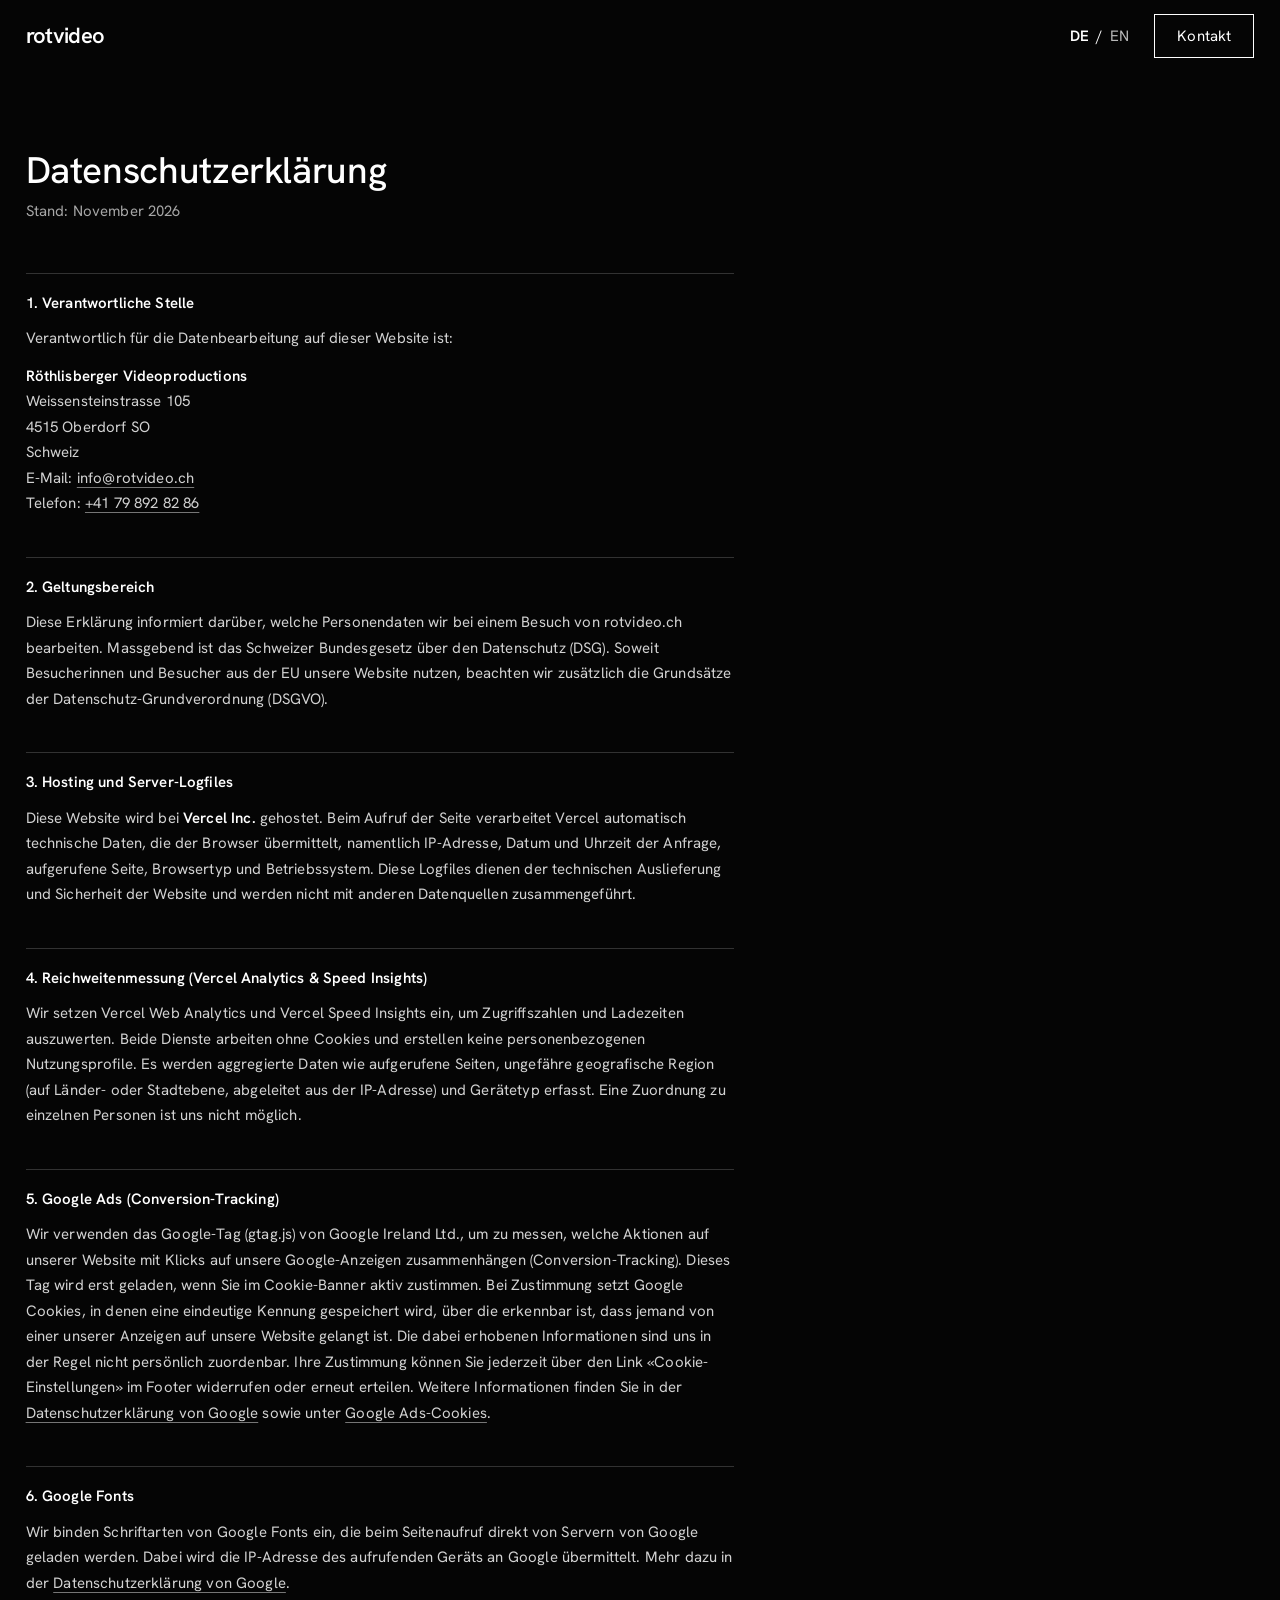
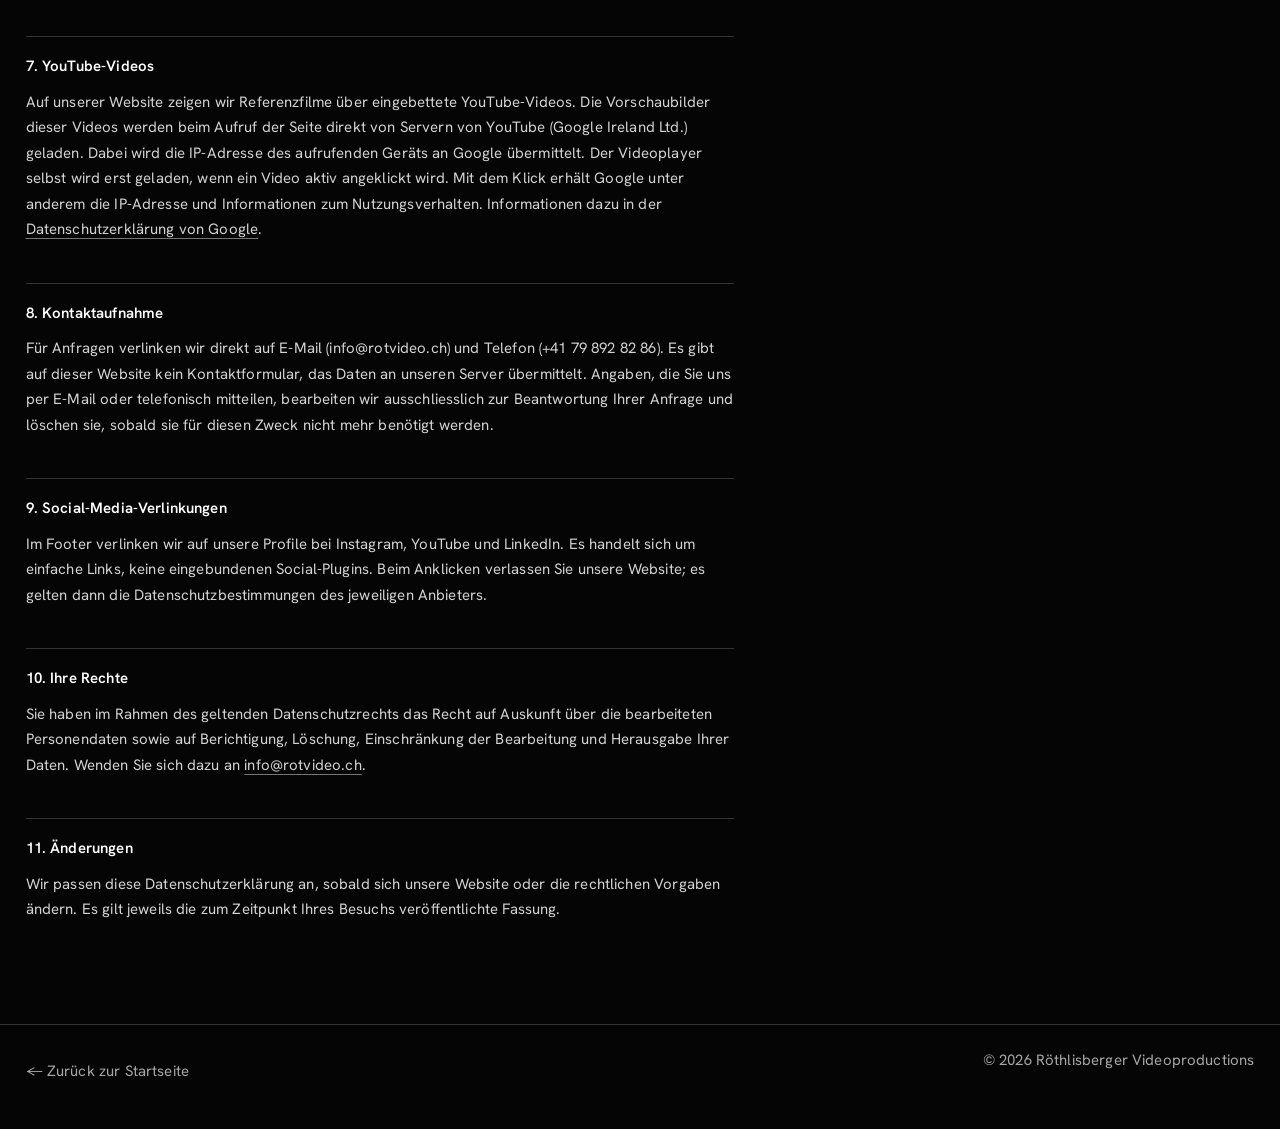
==== commit 15daf6b8: "Add files via upload" ====
--- a/datenschutz.html
+++ b/datenschutz.html
@@ -14,7 +14,10 @@
 <body>
 <header class="top legal-top">
   <a class="logo" href="/" aria-label="rotvideo – Röthlisberger Videoproductions, zur Startseite">rotvideo</a>
-  <a class="btn-line" href="/#kontakt">Kontakt</a>
+  <div class="top-right">
+    <span class="lang"><span class="on" aria-current="true">DE</span><span aria-hidden="true">/</span><a href="/privacy.html" lang="en" hreflang="en" aria-label="English version">EN</a></span>
+    <a class="btn-line" href="/#kontakt">Kontakt</a>
+  </div>
 </header>
 
 <main class="legal">
@@ -65,7 +68,6 @@
   <a href="/">← Zurück zur Startseite</a>
   <div class="foot-group">
     <span>© 2026 Röthlisberger Videoproductions</span>
-    <span class="lang"><span class="on" aria-current="true">DE</span><span aria-hidden="true">/</span><a href="/en/privacy.html" lang="en" hreflang="en" aria-label="English version">EN</a></span>
   </div>
 </footer>
 </body>
--- a/site.css
+++ b/site.css
@@ -43,6 +43,12 @@
   border:1px solid var(--ink);transition:background .25s var(--ease),color .25s var(--ease);
 }
 .btn-line:hover{background:var(--ink);color:var(--bg)}
+.top-right{display:flex;align-items:center;gap:clamp(6px,1.4vw,18px)}
+.lang{display:inline-flex;align-items:center}
+.lang a,.lang .on{display:inline-flex;align-items:center;justify-content:center;min-width:34px;min-height:44px}
+.lang a{opacity:.72;transition:opacity .25s var(--ease)}
+.lang a:hover{opacity:1}
+.lang .on{font-weight:600}
 
 /* ---------- Hero ---------- */
 .hero{
@@ -52,8 +58,21 @@
 .hero video{position:absolute;top:0;left:0;width:100%;height:100%;object-fit:cover}
 .hero::after{
   content:"";position:absolute;top:0;left:0;width:100%;height:100%;pointer-events:none;
-  background:linear-gradient(180deg,rgba(0,0,0,.66) 0%,rgba(0,0,0,0) 24%,rgba(0,0,0,0) 52%,rgba(0,0,0,.8) 100%);
-}
+  background:linear-gradient(180deg,rgba(0,0,0,.66) 0%,rgba(0,0,0,.3) 26%,rgba(0,0,0,.3) 58%,rgba(0,0,0,.8) 100%);
+}
+.hero-name{
+  position:absolute;top:50%;left:0;width:100%;transform:translateY(-50%);z-index:1;
+  display:flex;flex-direction:column;align-items:center;gap:clamp(10px,1.2vw,18px);
+  padding:0 var(--pad);text-align:center;pointer-events:none;
+  text-shadow:0 0 56px rgba(0,0,0,.55);
+  animation:nameIn 1.4s var(--ease) .2s both;
+}
+.hero-name-big{font-size:clamp(56px,10.5vw,156px);font-weight:600;line-height:.9;letter-spacing:-.045em}
+.hero-name-sub{font-size:15px;font-weight:400;letter-spacing:.01em}
+@keyframes nameIn{from{opacity:0}to{opacity:1}}
+/* Solange der grosse Name im Bild steht, bleibt das kleine Logo oben links ausgeblendet */
+.top .logo{transition:opacity .4s var(--ease),visibility .4s}
+.js .top--home:not(.scrolled) .logo{opacity:0;visibility:hidden}
 .hero-reel{
   position:relative;z-index:1;display:inline-flex;align-items:center;gap:10px;min-height:44px;
   margin:clamp(20px,2.4vw,32px) var(--pad);
@@ -130,9 +149,6 @@
 .foot a,.foot button{display:inline-flex;align-items:center;min-height:44px;color:var(--dim);transition:color .25s}
 .foot a:hover,.foot button:hover{color:var(--ink)}
 .foot-group{display:flex;flex-wrap:wrap;align-items:center;gap:0 28px}
-.lang{display:inline-flex;align-items:center;gap:4px}
-.lang .on{color:var(--ink)}
-.lang a{justify-content:center;min-width:44px}
 
 /* ---------- Einblenden beim Scrollen ---------- */
 .js .reveal{opacity:0;transform:translateY(18px);transition:opacity .8s var(--ease),transform .8s var(--ease)}
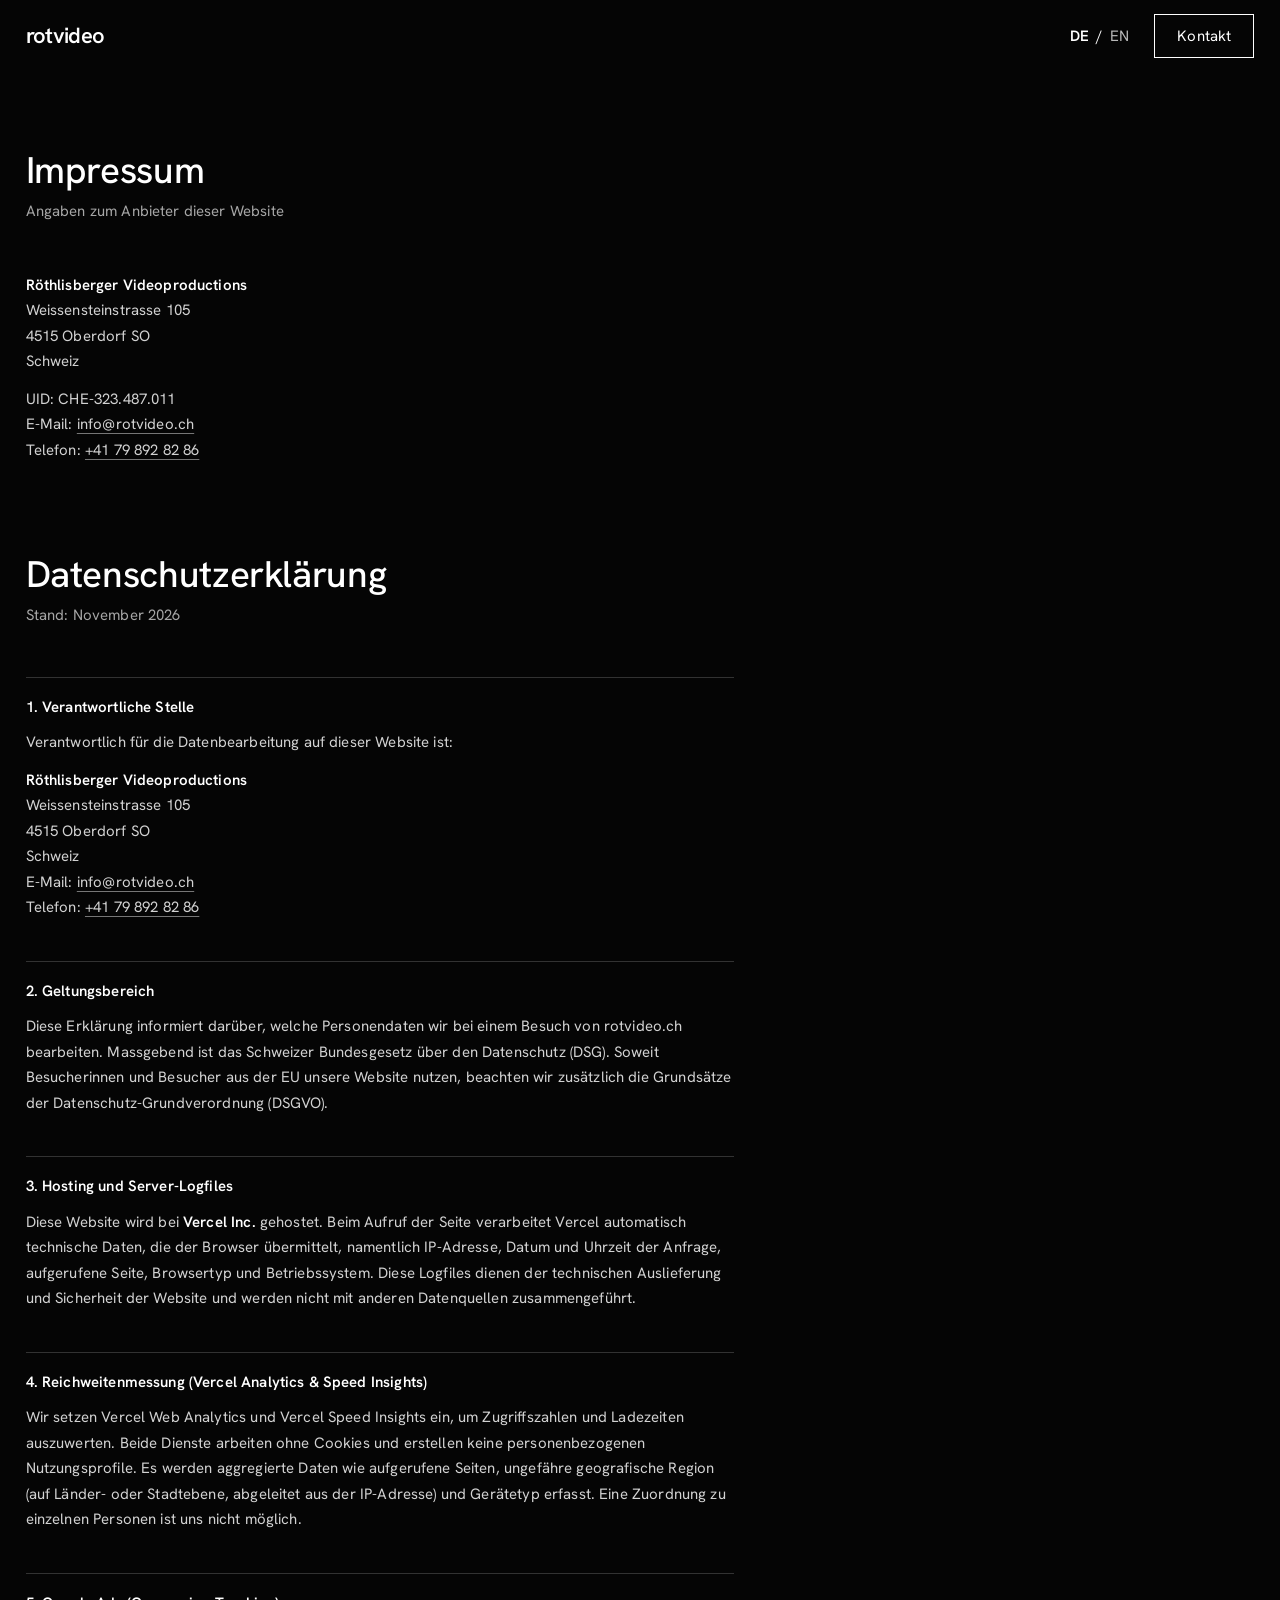
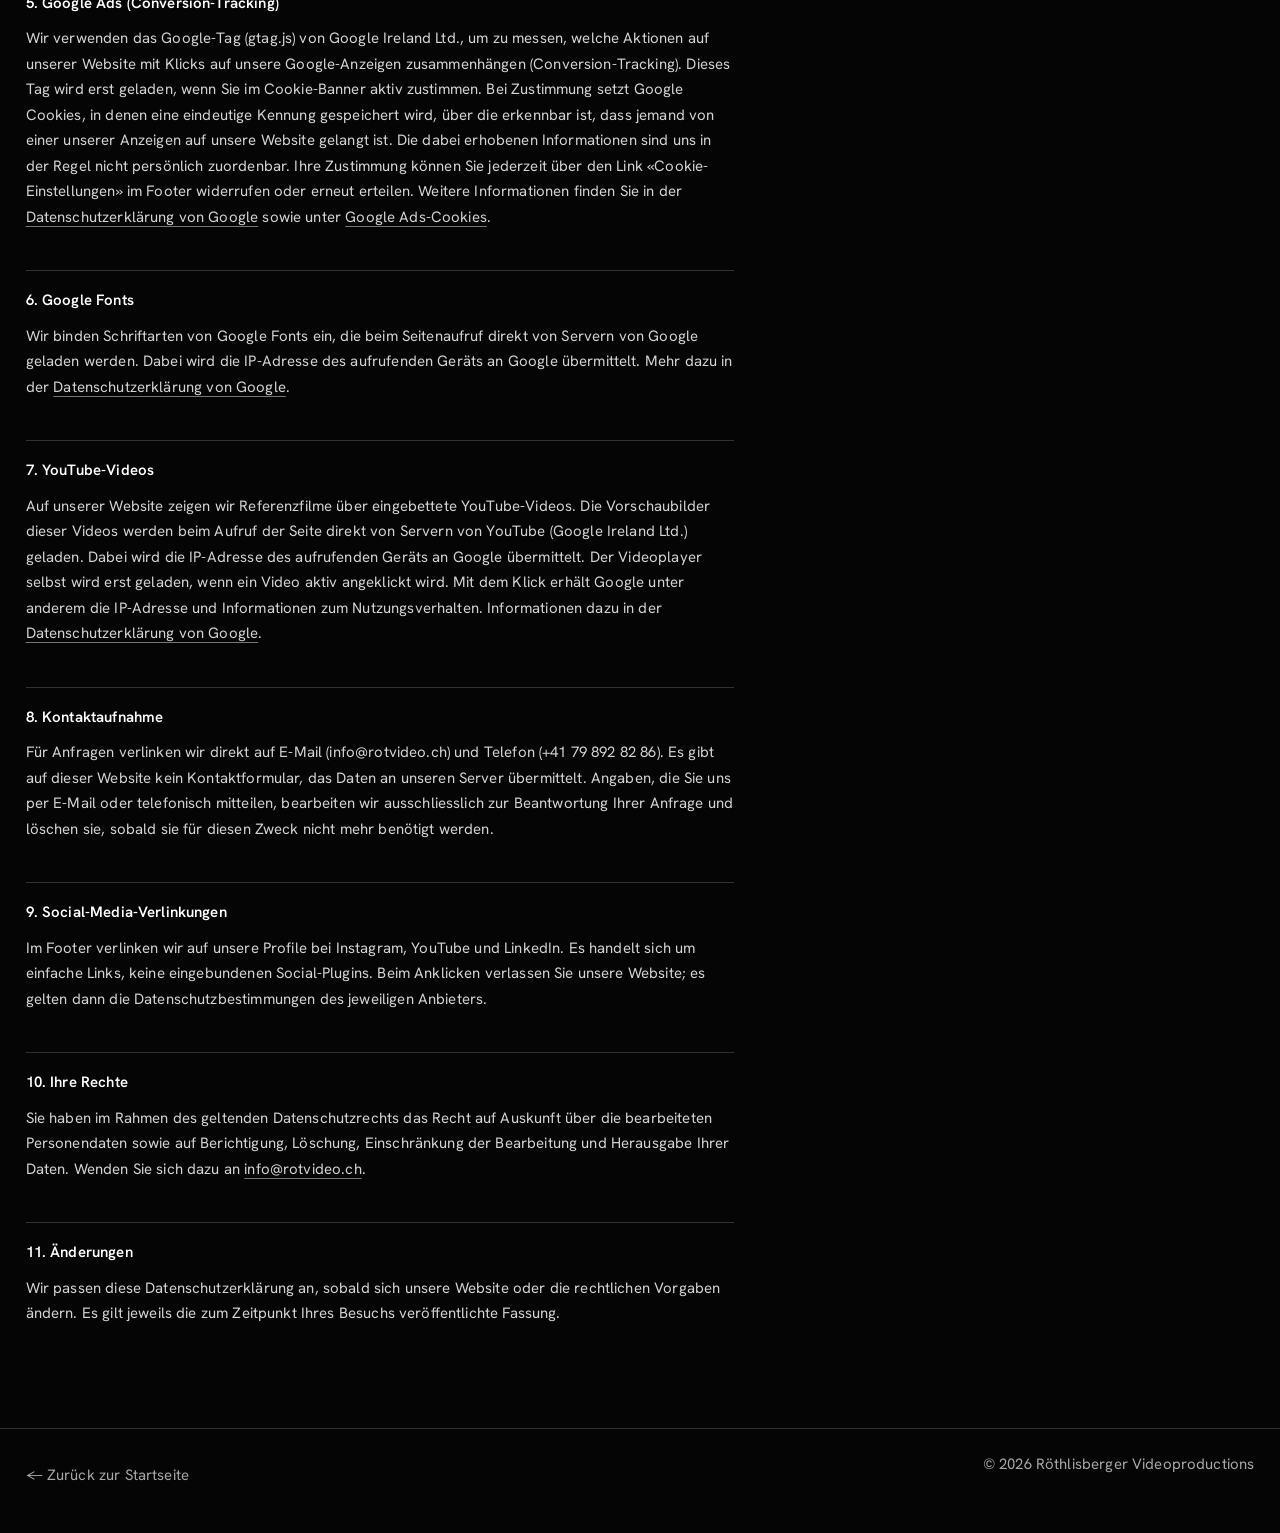
==== commit 682573a8: "Add files via upload" ====
--- a/datenschutz.html
+++ b/datenschutz.html
@@ -3,7 +3,7 @@
 <head>
 <meta charset="UTF-8">
 <meta name="viewport" content="width=device-width, initial-scale=1.0">
-<title>Datenschutzerklärung — Röthlisberger Videoproductions</title>
+<title>Impressum &amp; Datenschutz — Röthlisberger Videoproductions</title>
 <meta name="robots" content="noindex">
 <link rel="icon" type="image/png" sizes="192x192" href="/favicon.png">
 <link rel="preconnect" href="https://fonts.googleapis.com">
@@ -21,7 +21,17 @@
 </header>
 
 <main class="legal">
-  <h1>Datenschutzerklärung</h1>
+  <h1>Impressum</h1>
+  <p class="updated">Angaben zum Anbieter dieser Website</p>
+  <p><strong>Röthlisberger Videoproductions</strong><br>
+  Weissensteinstrasse 105<br>
+  4515 Oberdorf SO<br>
+  Schweiz</p>
+  <p>UID: CHE-323.487.011<br>
+  E-Mail: <a href="mailto:info@rotvideo.ch">info@rotvideo.ch</a><br>
+  Telefon: <a href="tel:+41798928286">+41 79 892 82 86</a></p>
+
+  <h2 class="legal-title" id="datenschutz">Datenschutzerklärung</h2>
   <p class="updated">Stand: November 2026</p>
 
   <h2>1. Verantwortliche Stelle</h2>
--- a/site.css
+++ b/site.css
@@ -201,6 +201,7 @@
 .legal h1{font-size:var(--display);font-weight:500;line-height:1.14;letter-spacing:-.01em;margin-bottom:8px}
 .legal .updated{color:var(--dim);margin-bottom:48px}
 .legal h2{font-size:15px;font-weight:600;margin:40px 0 12px;padding-top:18px;border-top:1px solid var(--line)}
+.legal h2.legal-title{font-size:var(--display);font-weight:500;line-height:1.14;letter-spacing:-.01em;margin:var(--gap) 0 8px;padding-top:0;border-top:none}
 .legal p{color:var(--soft);margin-bottom:12px;line-height:1.7}
 .legal p strong{color:var(--ink);font-weight:600}
 .legal a{text-decoration:underline;text-underline-offset:4px;text-decoration-color:rgba(255,255,255,.45)}
